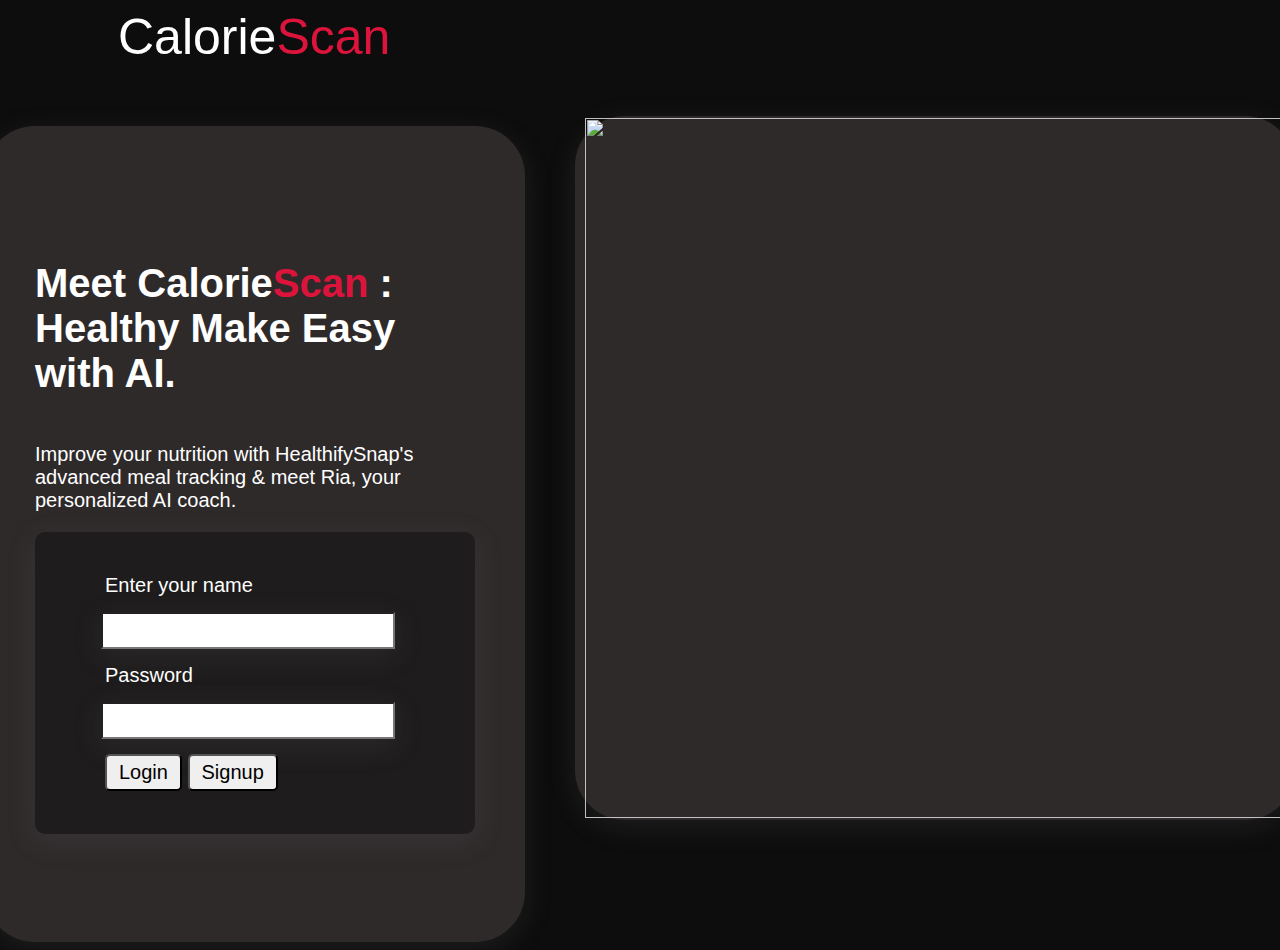
==== login.html @ a47b4371 "Added login signup" ====
<!DOCTYPE html>
<html lang="en">
  <head>
    <meta charset="UTF-8" />
    <meta name="viewport" content="width=device-width, initial-scale=1.0" />
    <title>Document</title>
    <style>
      body {
        background-color: rgb(13, 13, 13);
        font-family: sans-serif;
      }
      header a {
        color: white;
        font-size: 50px;
        margin-left: 110px;
        text-decoration: none;
      }
      .section-2 {
        display: flex;
        justify-content: center;
        gap: 50px;
        margin-top: -20px;
      }
      .subsection-1 {
        font-size: 20px;
        display: flex;
        justify-content: center;
        flex-direction: column;
        width: 550px;
        height: 800px;
        margin-top: 80px;
        color: white;
        box-shadow: rgba(100, 100, 111, 0.2) 0px 7px 29px 0px;
        border-radius: 50px;
        padding: 8px 50px;
        background-color: rgb(47, 42, 42);
      }
      .button {
        display: flex;
        flex-direction: row;
        gap: 50px;
      }
      .button button {
        padding: 10px 20px;
        font-size: 20px;
        border-radius: 10px;
        box-shadow: rgba(100, 100, 111, 0.2) 0px 7px 29px 0px;
      }
      .image {
        box-shadow: rgba(100, 100, 111, 0.2) 0px 7px 29px 0px;
        padding: 2px 10px;
        background-color: rgb(47, 42, 42);
        border-radius: 50px;
        margin-top: 70px;
        height: 700px;
      }
      span {
        color: crimson;
      }
      button a {
        text-decoration: none;
        color: black;
      }
      form {
        margin-top: 50px;
        display: flex;
        flex-direction: column;
        width: 300px;
        height: 300px;
        gap: 5px;
        justify-content: center;
        margin: auto;
        box-shadow: rgba(100, 100, 111, 0.2) 0px 7px 29px 0px;
        padding: 1px 70px;
        background-color: rgb(30, 28, 28);
        border-radius: 10px;
      }
      .form > input {
        font-size: 20px;
        margin: 10px;
        padding: 5px 10px;
        margin-left: -4px;
        box-shadow: rgba(100, 100, 111, 0.2) 0px 7px 29px 0px;
      }
      img {
        width: 700px;
        height: 700px;
      }
      .btn{
        font-size: 20px;
        padding: 5px 12px;
        border-radius: 5px;
      }
    </style>
  </head>
  <body>
    <header>
      <a href="">Calorie<span>Scan</span></a>
    </header>

    <div class="section-2">
        
      <div class="subsection-1">
        <div>
          <h1>Meet Calorie<span>Scan</span> : Healthy Make Easy with AI.</h1>
        </div>
        <div>
          <p>
            Improve your nutrition with HealthifySnap's advanced meal tracking &
            meet Ria, your personalized AI coach.
          </p>
        </div>
        <div class="form">
            <form class="form" action="">
              <label for="name">Enter your name</label>
              <input type="text" />
              <label for="password">Password</label>
              <input type="password" />
              <div>
                <input class="btn" type="submit" value="Login" />
                <button class="btn"><a href="signup.html">Signup</a></button>
              </div>
            </form>
          </div>
      </div>
      <div class="image"><img src="image-1.png" alt="" /></div>
    </div>
    
  </body>
</html>
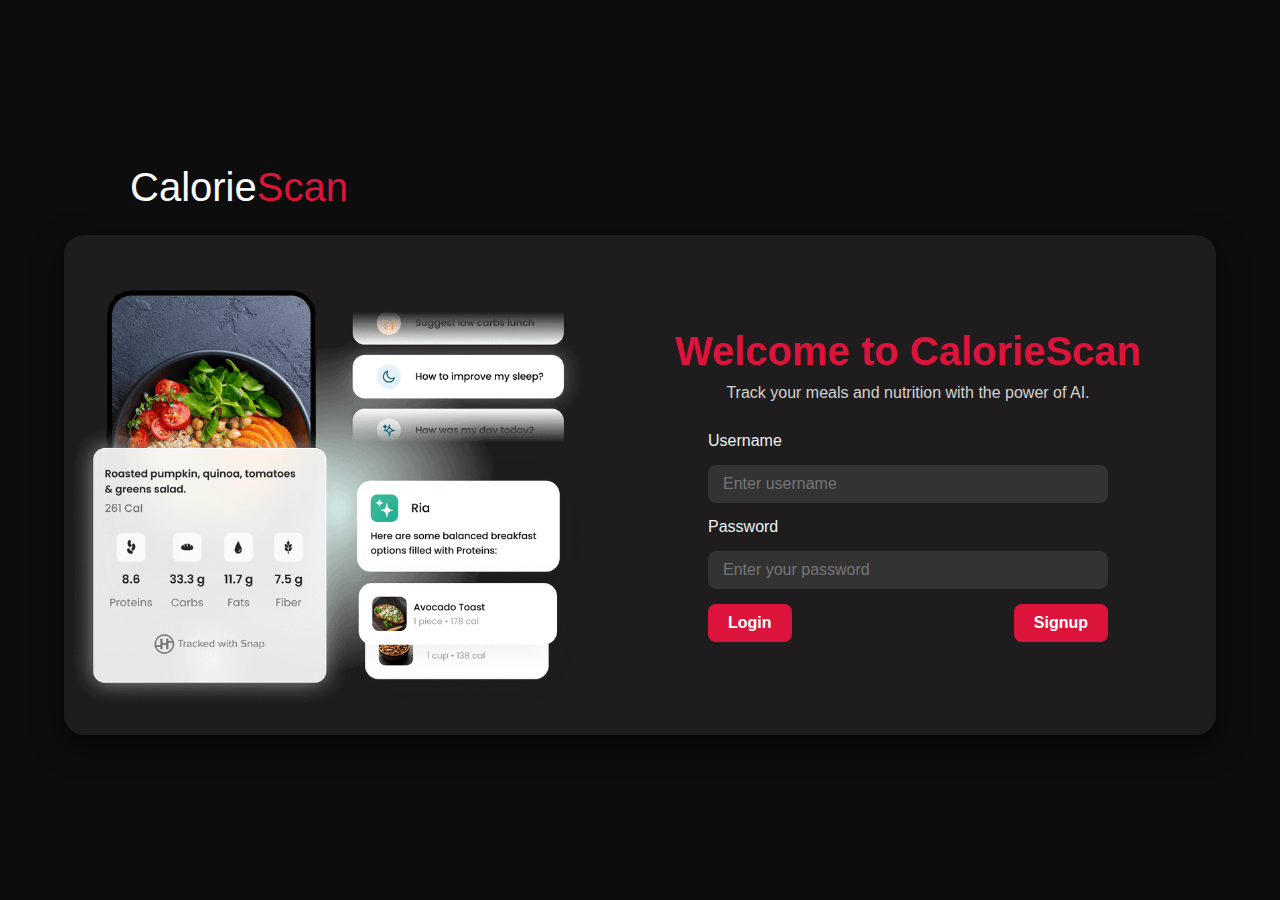
==== commit 21a5307f: "updated login and signup" ====
--- a/login.html
+++ b/login.html
@@ -3,128 +3,220 @@
   <head>
     <meta charset="UTF-8" />
     <meta name="viewport" content="width=device-width, initial-scale=1.0" />
-    <title>Document</title>
+    <title>CalorieScan - Login</title>
     <style>
+      * {
+        margin: 0;
+        padding: 0;
+        box-sizing: border-box;
+      }
+
       body {
-        background-color: rgb(13, 13, 13);
-        font-family: sans-serif;
+        font-family: "Arial", sans-serif;
+        background-color: #0d0d0d;
+        color: white;
+        display: flex;
+        justify-content: center;
+        align-items: center;
+        height: 100vh;
+        margin: 0;
+        padding: 0;
+        flex-direction: column;
+      }
+      .header{
+        margin-bottom: 25px;
       }
       header a {
         color: white;
-        font-size: 50px;
-        margin-left: 110px;
+        font-size: 40px;
+        margin-left: -510px;
+        margin-top: -30px;
         text-decoration: none;
-      }
-      .section-2 {
-        display: flex;
-        justify-content: center;
-        gap: 50px;
-        margin-top: -20px;
-      }
-      .subsection-1 {
-        font-size: 20px;
-        display: flex;
-        justify-content: center;
-        flex-direction: column;
-        width: 550px;
-        height: 800px;
-        margin-top: 80px;
-        color: white;
-        box-shadow: rgba(100, 100, 111, 0.2) 0px 7px 29px 0px;
-        border-radius: 50px;
-        padding: 8px 50px;
-        background-color: rgb(47, 42, 42);
-      }
-      .button {
-        display: flex;
-        flex-direction: row;
-        gap: 50px;
-      }
-      .button button {
-        padding: 10px 20px;
-        font-size: 20px;
-        border-radius: 10px;
-        box-shadow: rgba(100, 100, 111, 0.2) 0px 7px 29px 0px;
-      }
-      .image {
-        box-shadow: rgba(100, 100, 111, 0.2) 0px 7px 29px 0px;
-        padding: 2px 10px;
-        background-color: rgb(47, 42, 42);
-        border-radius: 50px;
-        margin-top: 70px;
-        height: 700px;
       }
       span {
         color: crimson;
       }
-      button a {
+
+      .container {
+        display: flex;
+        flex-wrap: wrap;
+        justify-content: center;
+        align-items: center;
+        width: 90%;
+        max-width: 1200px;
+        background: #1e1c1c;
+        border-radius: 20px;
+        overflow: hidden;
+        box-shadow: 0px 10px 30px rgba(0, 0, 0, 0.5);
+      }
+
+      .image-section {
+        flex: 1;
+        background: url("image-1.png") center center/cover no-repeat;
+        min-height: 500px;
+      }
+      .form-section {
+        flex: 1;
+        padding: 40px;
+        display: flex;
+        flex-direction: column;
+        justify-content: center;
+        align-items: center;
+      }
+
+      .form-header {
+        margin-bottom: 30px;
+        text-align: center;
+      }
+
+      .form-header h1 {
+        font-size: 2.5rem;
+        color: crimson;
+        margin-bottom: 10px;
+      }
+
+      .form-header p {
+        font-size: 1rem;
+        color: #d3d3d3;
+      }
+
+      .form {
+        width: 100%;
+        max-width: 400px;
+        display: flex;
+        flex-direction: column;
+        gap: 15px;
+      }
+
+      .form label {
+        font-size: 1rem;
+        color: #f0f0f0;
+      }
+
+      .form input {
+        font-size: 1rem;
+        padding: 10px 15px;
+        border: none;
+        border-radius: 8px;
+        background: #333;
+        color: white;
+      }
+
+      .form input:focus {
+        outline: 2px solid crimson;
+      }
+
+      .form-buttons {
+        display: flex;
+        justify-content: space-between;
+        gap: 10px;
+      }
+
+      .btn {
+        padding: 10px 20px;
+        font-size: 1rem;
+        font-weight: bold;
+        color: white;
+        background: crimson;
+        border: none;
+        border-radius: 8px;
+        cursor: pointer;
+        transition: background-color 0.3s ease;
+      }
+
+      .btn:hover {
+        background: darkred;
+      }
+
+      .btn a {
+        color: white;
         text-decoration: none;
-        color: black;
-      }
-      form {
-        margin-top: 50px;
-        display: flex;
-        flex-direction: column;
-        width: 300px;
-        height: 300px;
-        gap: 5px;
-        justify-content: center;
-        margin: auto;
-        box-shadow: rgba(100, 100, 111, 0.2) 0px 7px 29px 0px;
-        padding: 1px 70px;
-        background-color: rgb(30, 28, 28);
-        border-radius: 10px;
-      }
-      .form > input {
-        font-size: 20px;
-        margin: 10px;
-        padding: 5px 10px;
-        margin-left: -4px;
-        box-shadow: rgba(100, 100, 111, 0.2) 0px 7px 29px 0px;
-      }
-      img {
-        width: 700px;
-        height: 700px;
-      }
-      .btn{
-        font-size: 20px;
-        padding: 5px 12px;
-        border-radius: 5px;
+      }
+
+      @media (max-width: 768px) {
+        .container {
+          flex-direction: column;
+        }
+
+        .image-section {
+          display: none; /* Hide the image section on smaller screens */
+        }
+
+        .form-section {
+          padding: 20px;
+        }
       }
     </style>
   </head>
   <body>
-    <header>
+    <header class="header">
       <a href="">Calorie<span>Scan</span></a>
     </header>
-
-    <div class="section-2">
-        
-      <div class="subsection-1">
-        <div>
-          <h1>Meet Calorie<span>Scan</span> : Healthy Make Easy with AI.</h1>
+    <div class="container">
+      <!-- Image Section -->
+      <div class="image-section">
+        <img src="" alt="" />
+      </div>
+
+      <!-- Form Section -->
+      <div class="form-section">
+        <div class="form-header">
+          <h1>Welcome to Calorie<span>Scan</span></h1>
+          <p>Track your meals and nutrition with the power of AI.</p>
         </div>
-        <div>
-          <p>
-            Improve your nutrition with HealthifySnap's advanced meal tracking &
-            meet Ria, your personalized AI coach.
-          </p>
-        </div>
-        <div class="form">
-            <form class="form" action="">
-              <label for="name">Enter your name</label>
-              <input type="text" />
-              <label for="password">Password</label>
-              <input type="password" />
-              <div>
-                <input class="btn" type="submit" value="Login" />
-                <button class="btn"><a href="signup.html">Signup</a></button>
-              </div>
-            </form>
+        <form  class="form" action="/login" method="POST">
+          <label for="name">Username</label>
+          <input
+            type="text"
+            id="username"
+            name="username"
+            placeholder="Enter username"
+            required
+          />
+
+          <label for="password">Password</label>
+          <input
+            type="password"
+            id="password"
+            name="password"
+            placeholder="Enter your password"
+            required
+          />
+
+          <div class="form-buttons">
+            <button class="btn" type="submit">Login</button>
+            <button class="btn">
+              <a href="signup.html">Signup</a>
+            </button>
           </div>
+        </form>
       </div>
-      <div class="image"><img src="image-1.png" alt="" /></div>
     </div>
-    
   </body>
 </html>
+
+<script>
+  document
+    .querySelector(".form")
+    .addEventListener("submit", function (event) {
+      event.preventDefault();
+      var username = document.getElementById("username").value;
+      var password = document.getElementById("password").value;
+
+      var user = localStorage.getItem("user");
+
+      if (user) {
+        var parsedUser = JSON.parse(user);
+        if (parsedUser.password === password) {
+          localStorage.setItem("user", JSON.stringify(parsedUser));
+          window.location.href = "index.html";
+        } else {
+          alert("Incorrect password");
+        }
+      } else {
+        alert("User not found!");
+        window.location.href = "signup.html";
+      }
+      
+    });
+</script>